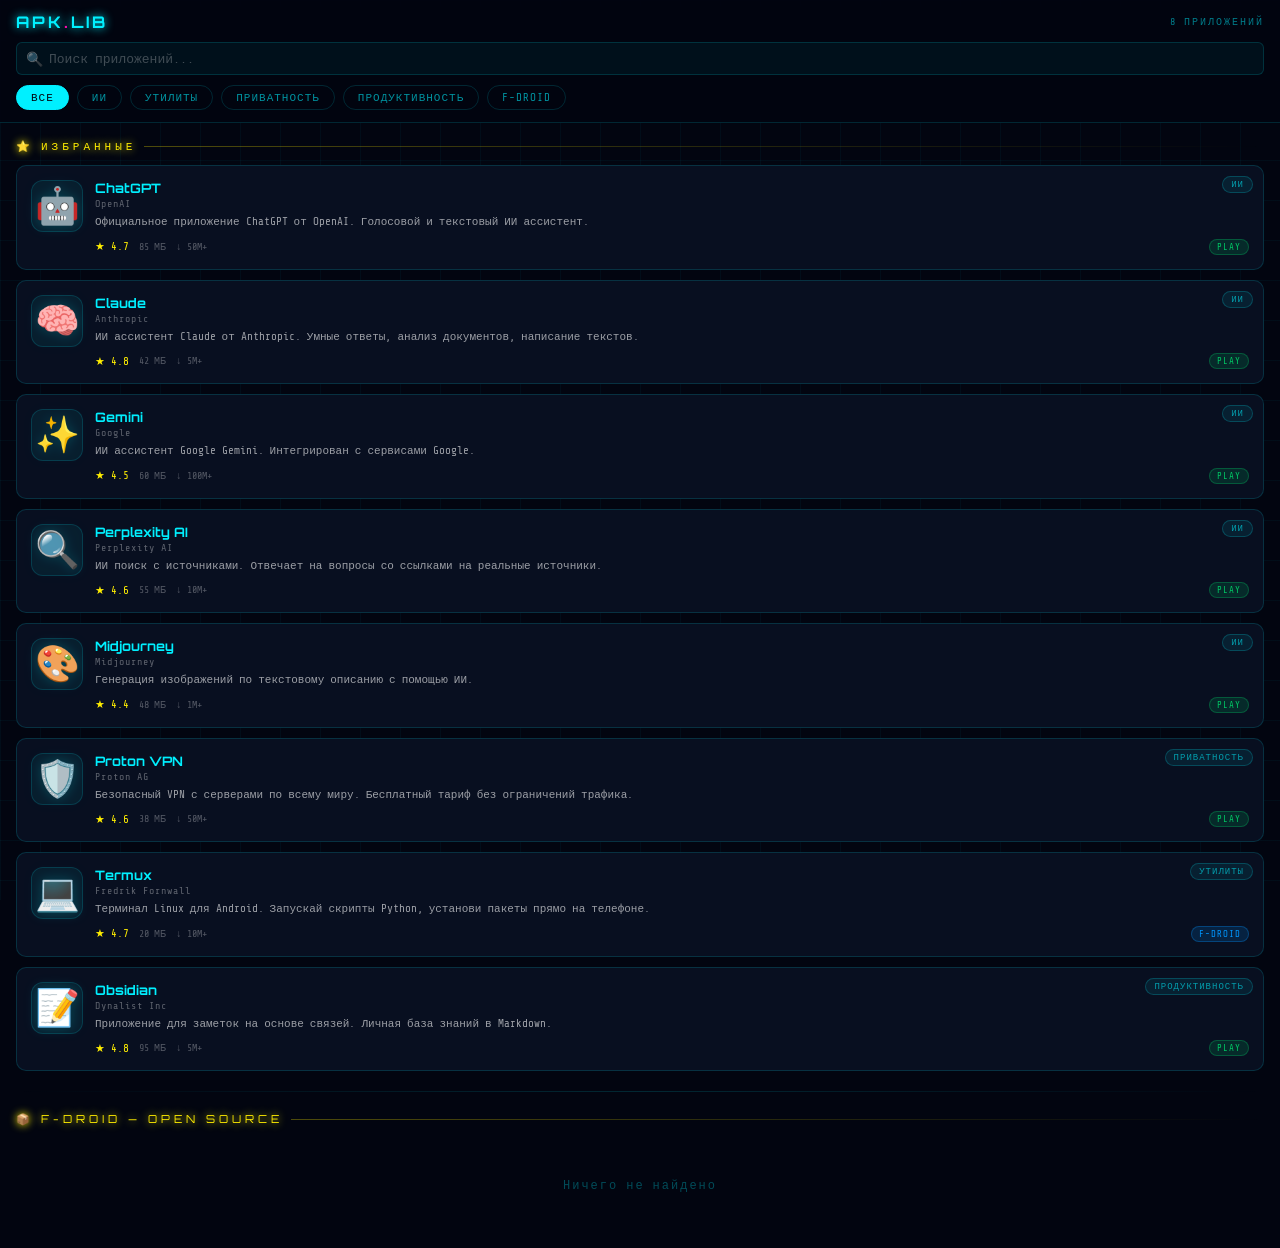
==== apk.html @ f8f72feb "Add files via upload" ====
<!DOCTYPE html>
<html lang="ru">
<head>
<meta charset="UTF-8">
<meta name="viewport" content="width=device-width, initial-scale=1.0, user-scalable=no">
<title>APK Library</title>
<style>
  @import url('https://fonts.googleapis.com/css2?family=Orbitron:wght@400;700&family=Share+Tech+Mono&display=swap');

  :root {
    --cyan: #00f0ff;
    --magenta: #ff00aa;
    --yellow: #ffee00;
    --dark: #020510;
    --dark2: #060d1f;
    --card: #080f20;
    --border: rgba(0,240,255,0.15);
  }

  * { margin:0; padding:0; box-sizing:border-box; }

  body {
    background: var(--dark);
    color: #fff;
    font-family: 'Share Tech Mono', monospace;
    min-height: 100dvh;
    overflow-x: hidden;
  }

  body::before {
    content: '';
    position: fixed;
    inset: 0;
    background-image:
      linear-gradient(rgba(0,240,255,0.04) 1px, transparent 1px),
      linear-gradient(90deg, rgba(0,240,255,0.04) 1px, transparent 1px);
    background-size: 40px 40px;
    pointer-events: none;
    z-index: 0;
  }

  /* ── HEADER ── */
  .header {
    position: sticky;
    top: 0;
    z-index: 50;
    background: rgba(2,5,16,0.95);
    backdrop-filter: blur(10px);
    border-bottom: 1px solid var(--border);
    padding: 12px 16px 10px;
  }

  .header-top {
    display: flex;
    align-items: center;
    justify-content: space-between;
    margin-bottom: 10px;
  }

  .logo {
    font-family: 'Orbitron', monospace;
    font-size: 16px;
    font-weight: 700;
    color: var(--cyan);
    text-shadow: 0 0 10px var(--cyan);
    letter-spacing: 3px;
  }

  .logo span { color: var(--magenta); }

  .count-badge {
    font-size: 10px;
    color: rgba(0,240,255,0.5);
    letter-spacing: 2px;
  }

  /* Поиск */
  .search-wrap {
    position: relative;
    margin-bottom: 10px;
  }

  .search-input {
    width: 100%;
    padding: 8px 12px 8px 32px;
    background: rgba(0,240,255,0.05);
    border: 1px solid var(--border);
    border-radius: 6px;
    color: #fff;
    font-family: 'Share Tech Mono', monospace;
    font-size: 13px;
    outline: none;
    transition: border-color 0.2s;
  }

  .search-input:focus { border-color: var(--cyan); }
  .search-input::placeholder { color: rgba(255,255,255,0.25); }

  .search-icon {
    position: absolute;
    left: 10px;
    top: 50%;
    transform: translateY(-50%);
    font-size: 14px;
    opacity: 0.5;
  }

  /* Фильтры */
  .filters {
    display: flex;
    gap: 8px;
    overflow-x: auto;
    scrollbar-width: none;
    padding-bottom: 2px;
  }

  .filters::-webkit-scrollbar { display: none; }

  .filter-btn {
    flex-shrink: 0;
    padding: 5px 14px;
    border: 1px solid var(--border);
    border-radius: 20px;
    background: transparent;
    color: rgba(0,240,255,0.6);
    font-family: 'Share Tech Mono', monospace;
    font-size: 11px;
    cursor: pointer;
    letter-spacing: 1px;
    transition: all 0.2s;
    white-space: nowrap;
  }

  .filter-btn.active {
    border-color: var(--cyan);
    color: var(--dark);
    background: var(--cyan);
  }

  /* ── КОНТЕНТ ── */
  .content {
    position: relative;
    z-index: 1;
    padding: 16px;
  }

  .section-title {
    font-family: 'Orbitron', monospace;
    font-size: 11px;
    letter-spacing: 4px;
    color: var(--yellow);
    text-shadow: 0 0 8px var(--yellow);
    margin-bottom: 12px;
    display: flex;
    align-items: center;
    gap: 8px;
  }

  .section-title::after {
    content: '';
    flex: 1;
    height: 1px;
    background: linear-gradient(90deg, rgba(255,238,0,0.3), transparent);
  }

  /* ── КАРТОЧКА ── */
  .app-card {
    background: var(--card);
    border: 1px solid var(--border);
    border-radius: 10px;
    padding: 14px;
    margin-bottom: 10px;
    display: flex;
    gap: 12px;
    align-items: flex-start;
    transition: border-color 0.2s, box-shadow 0.2s;
    cursor: pointer;
    position: relative;
    overflow: hidden;
  }

  .app-card::before {
    content: '';
    position: absolute;
    top: 0; left: 0; right: 0;
    height: 1px;
    background: linear-gradient(90deg, transparent, var(--cyan), transparent);
    opacity: 0;
    transition: opacity 0.2s;
  }

  .app-card:active {
    border-color: rgba(0,240,255,0.4);
    box-shadow: 0 0 15px rgba(0,240,255,0.1);
  }

  .app-card:active::before { opacity: 1; }

  .app-icon {
    font-size: 36px;
    width: 52px;
    height: 52px;
    display: flex;
    align-items: center;
    justify-content: center;
    background: rgba(0,240,255,0.06);
    border-radius: 12px;
    border: 1px solid var(--border);
    flex-shrink: 0;
    filter: drop-shadow(0 0 6px rgba(0,240,255,0.2));
  }

  .app-icon img {
    width: 40px;
    height: 40px;
    border-radius: 8px;
    object-fit: cover;
  }

  .app-info { flex: 1; min-width: 0; }

  .app-name {
    font-family: 'Orbitron', monospace;
    font-size: 13px;
    font-weight: 700;
    color: var(--cyan);
    margin-bottom: 2px;
    white-space: nowrap;
    overflow: hidden;
    text-overflow: ellipsis;
  }

  .app-dev {
    font-size: 10px;
    color: rgba(255,255,255,0.35);
    letter-spacing: 1px;
    margin-bottom: 5px;
  }

  .app-desc {
    font-size: 11px;
    color: rgba(255,255,255,0.6);
    line-height: 1.5;
    display: -webkit-box;
    -webkit-line-clamp: 2;
    -webkit-box-orient: vertical;
    overflow: hidden;
    margin-bottom: 8px;
  }

  .app-meta {
    display: flex;
    gap: 10px;
    align-items: center;
    flex-wrap: wrap;
  }

  .app-rating {
    font-size: 11px;
    color: var(--yellow);
  }

  .app-size {
    font-size: 10px;
    color: rgba(255,255,255,0.3);
  }

  .app-downloads {
    font-size: 10px;
    color: rgba(255,255,255,0.3);
  }

  .app-source {
    font-size: 9px;
    padding: 2px 7px;
    border-radius: 10px;
    letter-spacing: 1px;
    margin-left: auto;
  }

  .source-play {
    background: rgba(0,200,100,0.15);
    border: 1px solid rgba(0,200,100,0.3);
    color: #00c864;
  }

  .source-fdroid {
    background: rgba(0,150,255,0.15);
    border: 1px solid rgba(0,150,255,0.3);
    color: #0096ff;
  }

  .app-category-badge {
    position: absolute;
    top: 10px;
    right: 10px;
    font-size: 9px;
    padding: 2px 8px;
    border-radius: 10px;
    background: rgba(0,240,255,0.08);
    border: 1px solid rgba(0,240,255,0.2);
    color: rgba(0,240,255,0.6);
    letter-spacing: 1px;
  }

  /* ── FDROID СЕКЦИЯ ── */
  .fdroid-grid {
    display: grid;
    grid-template-columns: 1fr 1fr;
    gap: 10px;
  }

  .fdroid-card {
    background: var(--card);
    border: 1px solid var(--border);
    border-radius: 10px;
    padding: 12px;
    display: flex;
    flex-direction: column;
    gap: 6px;
    cursor: pointer;
    transition: border-color 0.2s;
  }

  .fdroid-card:active { border-color: rgba(0,150,255,0.5); }

  .fdroid-icon {
    width: 44px;
    height: 44px;
    border-radius: 10px;
    object-fit: cover;
    background: rgba(0,150,255,0.1);
  }

  .fdroid-icon-placeholder {
    width: 44px;
    height: 44px;
    border-radius: 10px;
    background: rgba(0,150,255,0.1);
    display: flex;
    align-items: center;
    justify-content: center;
    font-size: 22px;
  }

  .fdroid-name {
    font-size: 12px;
    font-weight: 700;
    color: #fff;
    white-space: nowrap;
    overflow: hidden;
    text-overflow: ellipsis;
  }

  .fdroid-summary {
    font-size: 10px;
    color: rgba(255,255,255,0.45);
    line-height: 1.4;
    display: -webkit-box;
    -webkit-line-clamp: 2;
    -webkit-box-orient: vertical;
    overflow: hidden;
  }

  .fdroid-dl-btn {
    margin-top: auto;
    padding: 5px;
    background: rgba(0,150,255,0.1);
    border: 1px solid rgba(0,150,255,0.3);
    border-radius: 6px;
    color: #0096ff;
    font-size: 10px;
    text-align: center;
    letter-spacing: 1px;
    cursor: pointer;
  }

  /* Загрузка */
  .loading {
    text-align: center;
    padding: 30px;
    color: rgba(0,240,255,0.4);
    font-size: 12px;
    letter-spacing: 2px;
  }

  .loading-dots::after {
    content: '...';
    animation: dots 1.5s infinite;
  }

  @keyframes dots {
    0% { content: '.'; }
    33% { content: '..'; }
    66% { content: '...'; }
  }

  .error-msg {
    text-align: center;
    padding: 20px;
    color: rgba(255,100,100,0.6);
    font-size: 11px;
  }

  /* Пусто */
  .empty {
    text-align: center;
    padding: 40px 20px;
    color: rgba(0,240,255,0.3);
    font-size: 12px;
    letter-spacing: 2px;
  }

  /* Разделитель */
  .divider {
    height: 1px;
    background: linear-gradient(90deg, transparent, var(--border), transparent);
    margin: 20px 0;
  }
</style>
</head>
<body>

<div class="header">
  <div class="header-top">
    <div class="logo">APK<span>.</span>LIB</div>
    <div class="count-badge" id="total-count">ЗАГРУЗКА...</div>
  </div>
  <div class="search-wrap">
    <span class="search-icon">🔍</span>
    <input class="search-input" type="text" id="search" placeholder="Поиск приложений..." oninput="filterApps()">
  </div>
  <div class="filters" id="filters">
    <button class="filter-btn active" data-cat="all" onclick="setFilter('all', this)">ВСЕ</button>
    <button class="filter-btn" data-cat="ИИ" onclick="setFilter('ИИ', this)">ИИ</button>
    <button class="filter-btn" data-cat="Утилиты" onclick="setFilter('Утилиты', this)">УТИЛИТЫ</button>
    <button class="filter-btn" data-cat="Приватность" onclick="setFilter('Приватность', this)">ПРИВАТНОСТЬ</button>
    <button class="filter-btn" data-cat="Продуктивность" onclick="setFilter('Продуктивность', this)">ПРОДУКТИВНОСТЬ</button>
    <button class="filter-btn" data-cat="fdroid" onclick="setFilter('fdroid', this)">F-DROID</button>
  </div>
</div>

<div class="content">
  <!-- Избранные -->
  <div id="featured-section">
    <div class="section-title">⭐ ИЗБРАННЫЕ</div>
    <div id="featured-list"></div>
  </div>

  <div class="divider" id="divider"></div>

  <!-- F-Droid -->
  <div id="fdroid-section">
    <div class="section-title">📦 F-DROID — OPEN SOURCE</div>
    <div id="fdroid-list" class="fdroid-grid">
      <div class="loading" style="grid-column:1/-1">
        <span class="loading-dots">ЗАГРУЗКА F-DROID</span>
      </div>
    </div>
  </div>
</div>

<script>
const tg = window.Telegram?.WebApp;
if (tg) { tg.ready(); tg.expand(); }

let allFeatured = [];
let allFdroid = [];
let currentFilter = 'all';
let searchQuery = '';

// ── ЗАГРУЗКА ИЗБРАННЫХ ──
async function loadFeatured() {
  try {
    const res = await fetch('./apps.json?v=' + Date.now());
    const data = await res.json();
    allFeatured = data.featured || [];
    renderFeatured();
  } catch (e) {
    document.getElementById('featured-list').innerHTML =
      '<div class="error-msg">Не удалось загрузить список приложений</div>';
  }
}

// ── ЗАГРУЗКА F-DROID ──
async function loadFdroid() {
  const packageIds = [
    'com.termux',
    'org.mozilla.fennec_fdroid',
    'com.nextcloud.client',
    'org.videolan.vlc',
    'com.github.libretube',
    'net.osmand.plus',
    'org.telegram.messenger',
    'de.blau.android',
    'com.ichi2.anki',
    'org.sufficientlysecure.keychain',
    'com.kunzisoft.keepass.libre',
    'me.ccrama.redditslide',
    'org.schabi.newpipe',
    'com.aurora.store',
    'org.fossify.filemanager',
    'com.simplemobiletools.gallery.pro',
    'org.fossify.contacts',
    'com.ghostsq.commander',
  ];

  try {
    const results = [];
    // Загружаем пакетами по 6
    const chunks = [];
    for (let i = 0; i < packageIds.length; i += 6) {
      chunks.push(packageIds.slice(i, i + 6));
    }

    for (const chunk of chunks) {
      const promises = chunk.map(async (pkg) => {
        try {
          const res = await fetch(`https://f-droid.org/api/v1/packages/${pkg}`);
          if (!res.ok) return null;
          const data = await res.json();
          return {
            id: pkg,
            name: data.name || pkg.split('.').pop(),
            summary: data.summary || '',
            icon: `https://f-droid.org/repo/icons-640/${pkg}.${data.suggestedVersionCode || '0'}.png`,
            url: `https://f-droid.org/packages/${pkg}/`,
            version: data.suggestedVersionName || '',
            category: mapFdroidCategory(data.categories || [])
          };
        } catch { return null; }
      });
      const res = await Promise.all(promises);
      results.push(...res.filter(Boolean));
    }

    allFdroid = results;
    renderFdroid();
  } catch (e) {
    document.getElementById('fdroid-list').innerHTML =
      '<div class="error-msg" style="grid-column:1/-1">Не удалось загрузить F-Droid</div>';
  }
}

function mapFdroidCategory(cats) {
  if (!cats.length) return 'Утилиты';
  const c = cats[0].toLowerCase();
  if (c.includes('internet') || c.includes('network')) return 'Интернет';
  if (c.includes('security') || c.includes('privacy')) return 'Приватность';
  if (c.includes('multimedia') || c.includes('video')) return 'Медиа';
  if (c.includes('navigation')) return 'Навигация';
  if (c.includes('education')) return 'Образование';
  return 'Утилиты';
}

// ── РЕНДЕР ИЗБРАННЫХ ──
function renderFeatured() {
  const list = document.getElementById('featured-list');
  const query = searchQuery.toLowerCase();

  let apps = allFeatured.filter(app => {
    const matchCat = currentFilter === 'all' || currentFilter === 'fdroid'
      ? currentFilter !== 'fdroid'
      : app.category === currentFilter;
    const matchSearch = !query ||
      app.name.toLowerCase().includes(query) ||
      app.description.toLowerCase().includes(query) ||
      app.developer.toLowerCase().includes(query);
    return matchCat && matchSearch;
  });

  if (apps.length === 0) {
    list.innerHTML = '';
    document.getElementById('featured-section').style.display =
      currentFilter === 'fdroid' ? 'none' : 'block';
    if (currentFilter !== 'fdroid') {
      list.innerHTML = '<div class="empty">Ничего не найдено</div>';
    }
    return;
  }

  document.getElementById('featured-section').style.display = 'block';
  list.innerHTML = apps.map(app => `
    <div class="app-card" onclick="openApp('${app.url}')">
      <div class="app-icon">${app.icon}</div>
      <div class="app-info">
        <div class="app-name">${app.name}</div>
        <div class="app-dev">${app.developer}</div>
        <div class="app-desc">${app.description}</div>
        <div class="app-meta">
          <span class="app-rating">★ ${app.rating}</span>
          <span class="app-size">${app.size}</span>
          <span class="app-downloads">↓ ${app.downloads}</span>
          <span class="app-source ${app.source === 'google_play' ? 'source-play' : 'source-fdroid'}">
            ${app.source === 'google_play' ? 'PLAY' : 'F-DROID'}
          </span>
        </div>
      </div>
      <div class="app-category-badge">${app.category.toUpperCase()}</div>
    </div>
  `).join('');

  updateCount();
}

// ── РЕНДЕР F-DROID ──
function renderFdroid() {
  const list = document.getElementById('fdroid-list');
  const query = searchQuery.toLowerCase();

  let apps = allFdroid.filter(app => {
    const matchCat = currentFilter === 'all' || currentFilter === 'fdroid'
      ? true
      : app.category === currentFilter;
    const matchSearch = !query ||
      app.name.toLowerCase().includes(query) ||
      app.summary.toLowerCase().includes(query);
    return matchCat && matchSearch;
  });

  const fdroidSection = document.getElementById('fdroid-section');

  if (currentFilter !== 'all' && currentFilter !== 'fdroid' &&
      !['Утилиты','Приватность','Интернет','Медиа'].includes(currentFilter)) {
    fdroidSection.style.display = 'none';
    document.getElementById('divider').style.display = 'none';
    return;
  }

  fdroidSection.style.display = 'block';
  document.getElementById('divider').style.display = 'block';

  if (apps.length === 0) {
    list.innerHTML = '<div class="empty" style="grid-column:1/-1">Ничего не найдено</div>';
    return;
  }

  list.innerHTML = apps.map(app => `
    <div class="fdroid-card" onclick="openApp('${app.url}')">
      <img class="fdroid-icon" src="${app.icon}" alt="${app.name}"
        onerror="this.style.display='none';this.nextElementSibling.style.display='flex'">
      <div class="fdroid-icon-placeholder" style="display:none">📦</div>
      <div class="fdroid-name">${app.name}</div>
      <div class="fdroid-summary">${app.summary || 'Open source приложение'}</div>
      <div class="fdroid-dl-btn">↓ F-DROID</div>
    </div>
  `).join('');

  updateCount();
}

function updateCount() {
  const featured = document.querySelectorAll('.app-card').length;
  const fdroid = document.querySelectorAll('.fdroid-card').length;
  document.getElementById('total-count').textContent =
    `${featured + fdroid} ПРИЛОЖЕНИЙ`;
}

// ── ОТКРЫТЬ ПРИЛОЖЕНИЕ ──
function openApp(url) {
  if (tg) {
    tg.openLink(url);
  } else {
    window.open(url, '_blank');
  }
}

// ── ФИЛЬТР ──
function setFilter(cat, btn) {
  currentFilter = cat;
  document.querySelectorAll('.filter-btn').forEach(b => b.classList.remove('active'));
  btn.classList.add('active');
  renderFeatured();
  renderFdroid();
}

// ── ПОИСК ──
function filterApps() {
  searchQuery = document.getElementById('search').value;
  renderFeatured();
  renderFdroid();
}

// ── СТАРТ ──
loadFeatured();
loadFdroid();
</script>
</body>
</html>
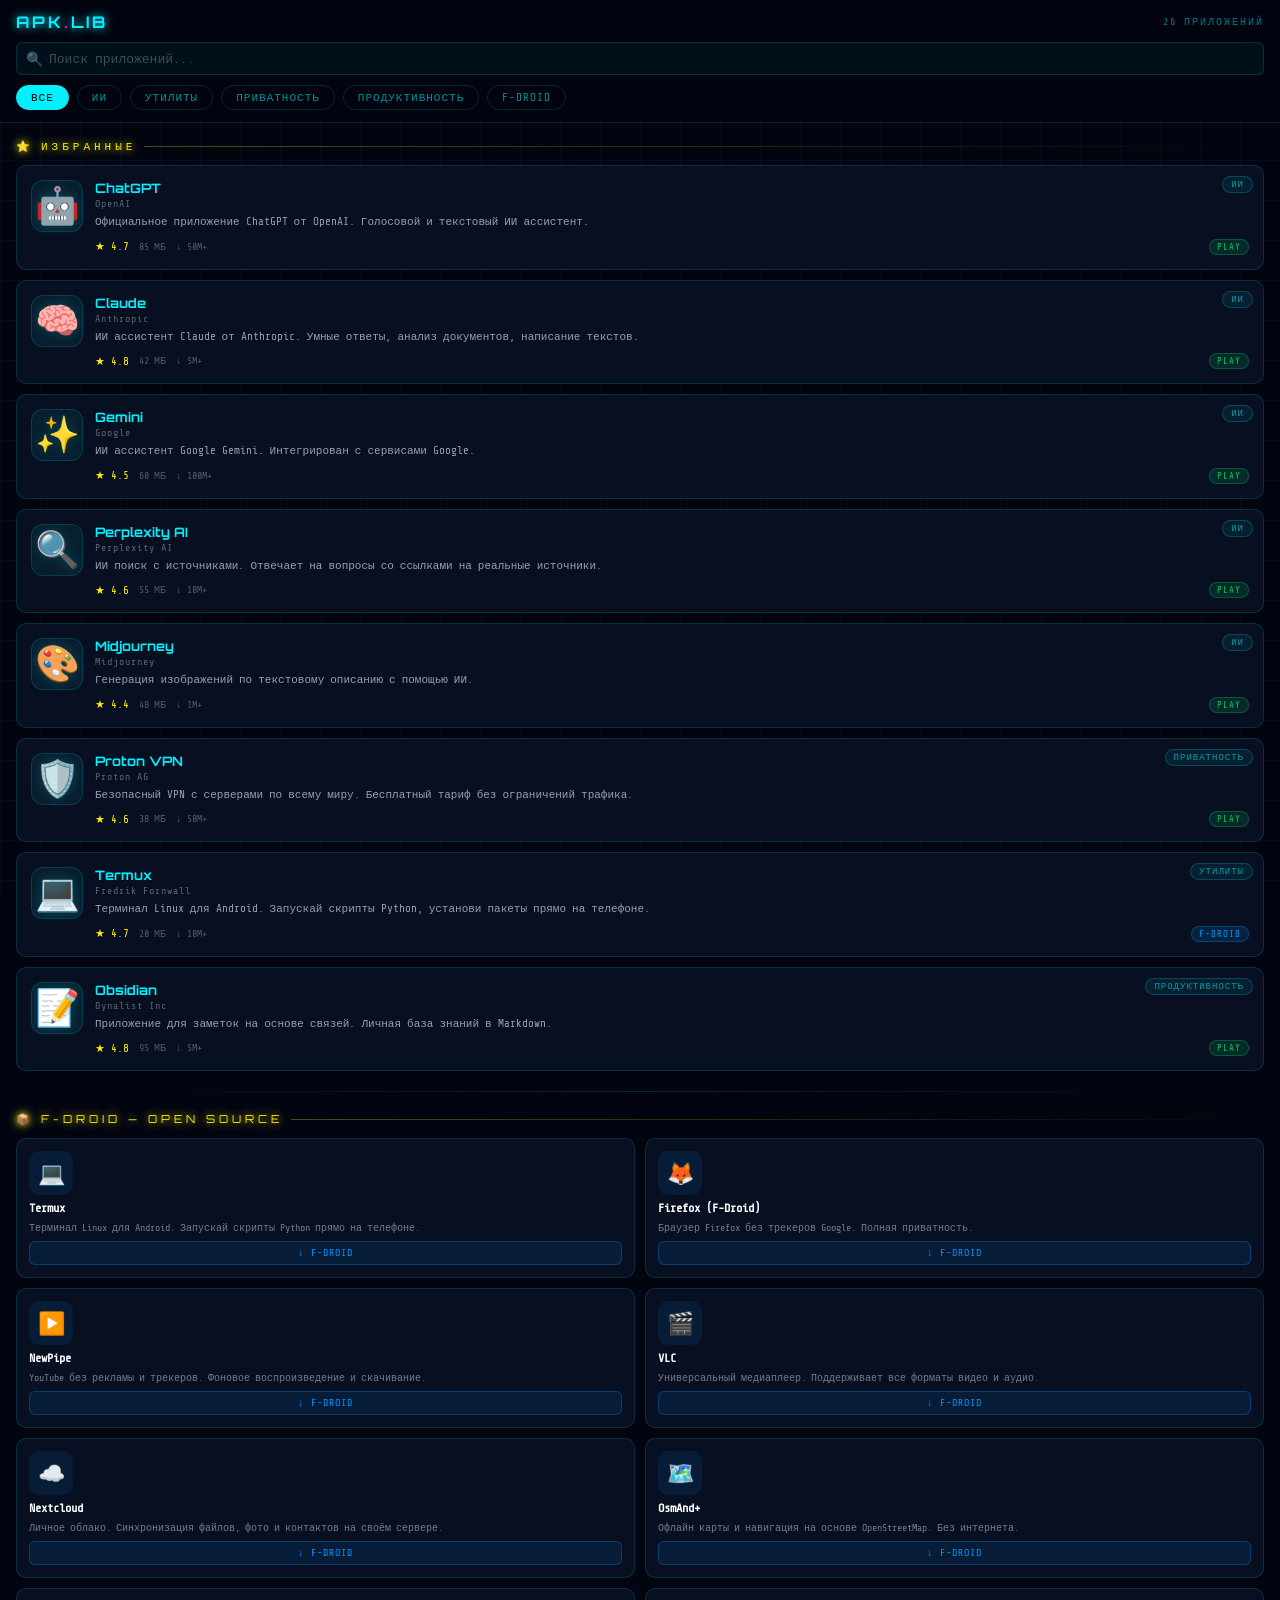
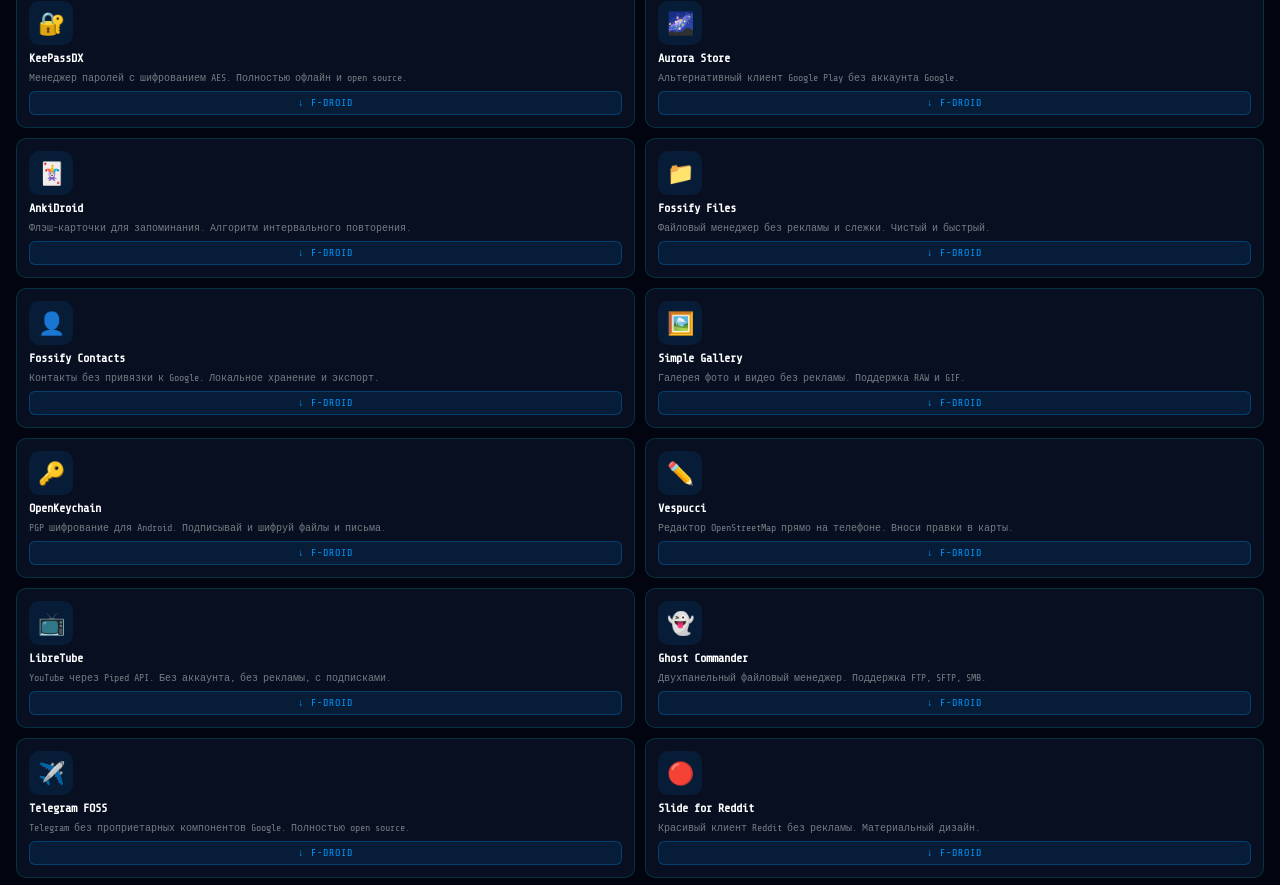
==== commit cfc07a8b: "Add files via upload" ====
--- a/apk.html
+++ b/apk.html
@@ -482,75 +482,29 @@
   }
 }
 
-// ── ЗАГРУЗКА F-DROID ──
-async function loadFdroid() {
-  const packageIds = [
-    'com.termux',
-    'org.mozilla.fennec_fdroid',
-    'com.nextcloud.client',
-    'org.videolan.vlc',
-    'com.github.libretube',
-    'net.osmand.plus',
-    'org.telegram.messenger',
-    'de.blau.android',
-    'com.ichi2.anki',
-    'org.sufficientlysecure.keychain',
-    'com.kunzisoft.keepass.libre',
-    'me.ccrama.redditslide',
-    'org.schabi.newpipe',
-    'com.aurora.store',
-    'org.fossify.filemanager',
-    'com.simplemobiletools.gallery.pro',
-    'org.fossify.contacts',
-    'com.ghostsq.commander',
+// ── СТАТИЧЕСКИЕ ДАННЫЕ F-DROID ──
+function loadFdroid() {
+  allFdroid = [
+    { id: 'com.termux', name: 'Termux', summary: 'Терминал Linux для Android. Запускай скрипты Python прямо на телефоне.', icon: '💻', url: 'https://f-droid.org/packages/com.termux/', category: 'Утилиты' },
+    { id: 'org.mozilla.fennec_fdroid', name: 'Firefox (F-Droid)', summary: 'Браузер Firefox без трекеров Google. Полная приватность.', icon: '🦊', url: 'https://f-droid.org/packages/org.mozilla.fennec_fdroid/', category: 'Интернет' },
+    { id: 'org.schabi.newpipe', name: 'NewPipe', summary: 'YouTube без рекламы и трекеров. Фоновое воспроизведение и скачивание.', icon: '▶️', url: 'https://f-droid.org/packages/org.schabi.newpipe/', category: 'Медиа' },
+    { id: 'org.videolan.vlc', name: 'VLC', summary: 'Универсальный медиаплеер. Поддерживает все форматы видео и аудио.', icon: '🎬', url: 'https://f-droid.org/packages/org.videolan.vlc/', category: 'Медиа' },
+    { id: 'com.nextcloud.client', name: 'Nextcloud', summary: 'Личное облако. Синхронизация файлов, фото и контактов на своём сервере.', icon: '☁️', url: 'https://f-droid.org/packages/com.nextcloud.client/', category: 'Утилиты' },
+    { id: 'net.osmand.plus', name: 'OsmAnd+', summary: 'Офлайн карты и навигация на основе OpenStreetMap. Без интернета.', icon: '🗺️', url: 'https://f-droid.org/packages/net.osmand.plus/', category: 'Навигация' },
+    { id: 'com.kunzisoft.keepass.libre', name: 'KeePassDX', summary: 'Менеджер паролей с шифрованием AES. Полностью офлайн и open source.', icon: '🔐', url: 'https://f-droid.org/packages/com.kunzisoft.keepass.libre/', category: 'Приватность' },
+    { id: 'com.aurora.store', name: 'Aurora Store', summary: 'Альтернативный клиент Google Play без аккаунта Google.', icon: '🌌', url: 'https://f-droid.org/packages/com.aurora.store/', category: 'Утилиты' },
+    { id: 'com.ichi2.anki', name: 'AnkiDroid', summary: 'Флэш-карточки для запоминания. Алгоритм интервального повторения.', icon: '🃏', url: 'https://f-droid.org/packages/com.ichi2.anki/', category: 'Образование' },
+    { id: 'org.fossify.filemanager', name: 'Fossify Files', summary: 'Файловый менеджер без рекламы и слежки. Чистый и быстрый.', icon: '📁', url: 'https://f-droid.org/packages/org.fossify.filemanager/', category: 'Утилиты' },
+    { id: 'org.fossify.contacts', name: 'Fossify Contacts', summary: 'Контакты без привязки к Google. Локальное хранение и экспорт.', icon: '👤', url: 'https://f-droid.org/packages/org.fossify.contacts/', category: 'Утилиты' },
+    { id: 'com.simplemobiletools.gallery.pro', name: 'Simple Gallery', summary: 'Галерея фото и видео без рекламы. Поддержка RAW и GIF.', icon: '🖼️', url: 'https://f-droid.org/packages/com.simplemobiletools.gallery.pro/', category: 'Медиа' },
+    { id: 'org.sufficientlysecure.keychain', name: 'OpenKeychain', summary: 'PGP шифрование для Android. Подписывай и шифруй файлы и письма.', icon: '🔑', url: 'https://f-droid.org/packages/org.sufficientlysecure.keychain/', category: 'Приватность' },
+    { id: 'de.blau.android', name: 'Vespucci', summary: 'Редактор OpenStreetMap прямо на телефоне. Вноси правки в карты.', icon: '✏️', url: 'https://f-droid.org/packages/de.blau.android/', category: 'Навигация' },
+    { id: 'com.github.libretube', name: 'LibreTube', summary: 'YouTube через Piped API. Без аккаунта, без рекламы, с подписками.', icon: '📺', url: 'https://f-droid.org/packages/com.github.libretube/', category: 'Медиа' },
+    { id: 'com.ghostsq.commander', name: 'Ghost Commander', summary: 'Двухпанельный файловый менеджер. Поддержка FTP, SFTP, SMB.', icon: '👻', url: 'https://f-droid.org/packages/com.ghostsq.commander/', category: 'Утилиты' },
+    { id: 'org.telegram.messenger', name: 'Telegram FOSS', summary: 'Telegram без проприетарных компонентов Google. Полностью open source.', icon: '✈️', url: 'https://f-droid.org/packages/org.telegram.messenger/', category: 'Интернет' },
+    { id: 'me.ccrama.redditslide', name: 'Slide for Reddit', summary: 'Красивый клиент Reddit без рекламы. Материальный дизайн.', icon: '🔴', url: 'https://f-droid.org/packages/me.ccrama.redditslide/', category: 'Интернет' },
   ];
-
-  try {
-    const results = [];
-    // Загружаем пакетами по 6
-    const chunks = [];
-    for (let i = 0; i < packageIds.length; i += 6) {
-      chunks.push(packageIds.slice(i, i + 6));
-    }
-
-    for (const chunk of chunks) {
-      const promises = chunk.map(async (pkg) => {
-        try {
-          const res = await fetch(`https://f-droid.org/api/v1/packages/${pkg}`);
-          if (!res.ok) return null;
-          const data = await res.json();
-          return {
-            id: pkg,
-            name: data.name || pkg.split('.').pop(),
-            summary: data.summary || '',
-            icon: `https://f-droid.org/repo/icons-640/${pkg}.${data.suggestedVersionCode || '0'}.png`,
-            url: `https://f-droid.org/packages/${pkg}/`,
-            version: data.suggestedVersionName || '',
-            category: mapFdroidCategory(data.categories || [])
-          };
-        } catch { return null; }
-      });
-      const res = await Promise.all(promises);
-      results.push(...res.filter(Boolean));
-    }
-
-    allFdroid = results;
-    renderFdroid();
-  } catch (e) {
-    document.getElementById('fdroid-list').innerHTML =
-      '<div class="error-msg" style="grid-column:1/-1">Не удалось загрузить F-Droid</div>';
-  }
-}
-
-function mapFdroidCategory(cats) {
-  if (!cats.length) return 'Утилиты';
-  const c = cats[0].toLowerCase();
-  if (c.includes('internet') || c.includes('network')) return 'Интернет';
-  if (c.includes('security') || c.includes('privacy')) return 'Приватность';
-  if (c.includes('multimedia') || c.includes('video')) return 'Медиа';
-  if (c.includes('navigation')) return 'Навигация';
-  if (c.includes('education')) return 'Образование';
-  return 'Утилиты';
+  renderFdroid();
 }
 
 // ── РЕНДЕР ИЗБРАННЫХ ──
@@ -637,9 +591,7 @@
 
   list.innerHTML = apps.map(app => `
     <div class="fdroid-card" onclick="openApp('${app.url}')">
-      <img class="fdroid-icon" src="${app.icon}" alt="${app.name}"
-        onerror="this.style.display='none';this.nextElementSibling.style.display='flex'">
-      <div class="fdroid-icon-placeholder" style="display:none">📦</div>
+      <div class="fdroid-icon-placeholder">${app.icon || '📦'}</div>
       <div class="fdroid-name">${app.name}</div>
       <div class="fdroid-summary">${app.summary || 'Open source приложение'}</div>
       <div class="fdroid-dl-btn">↓ F-DROID</div>
